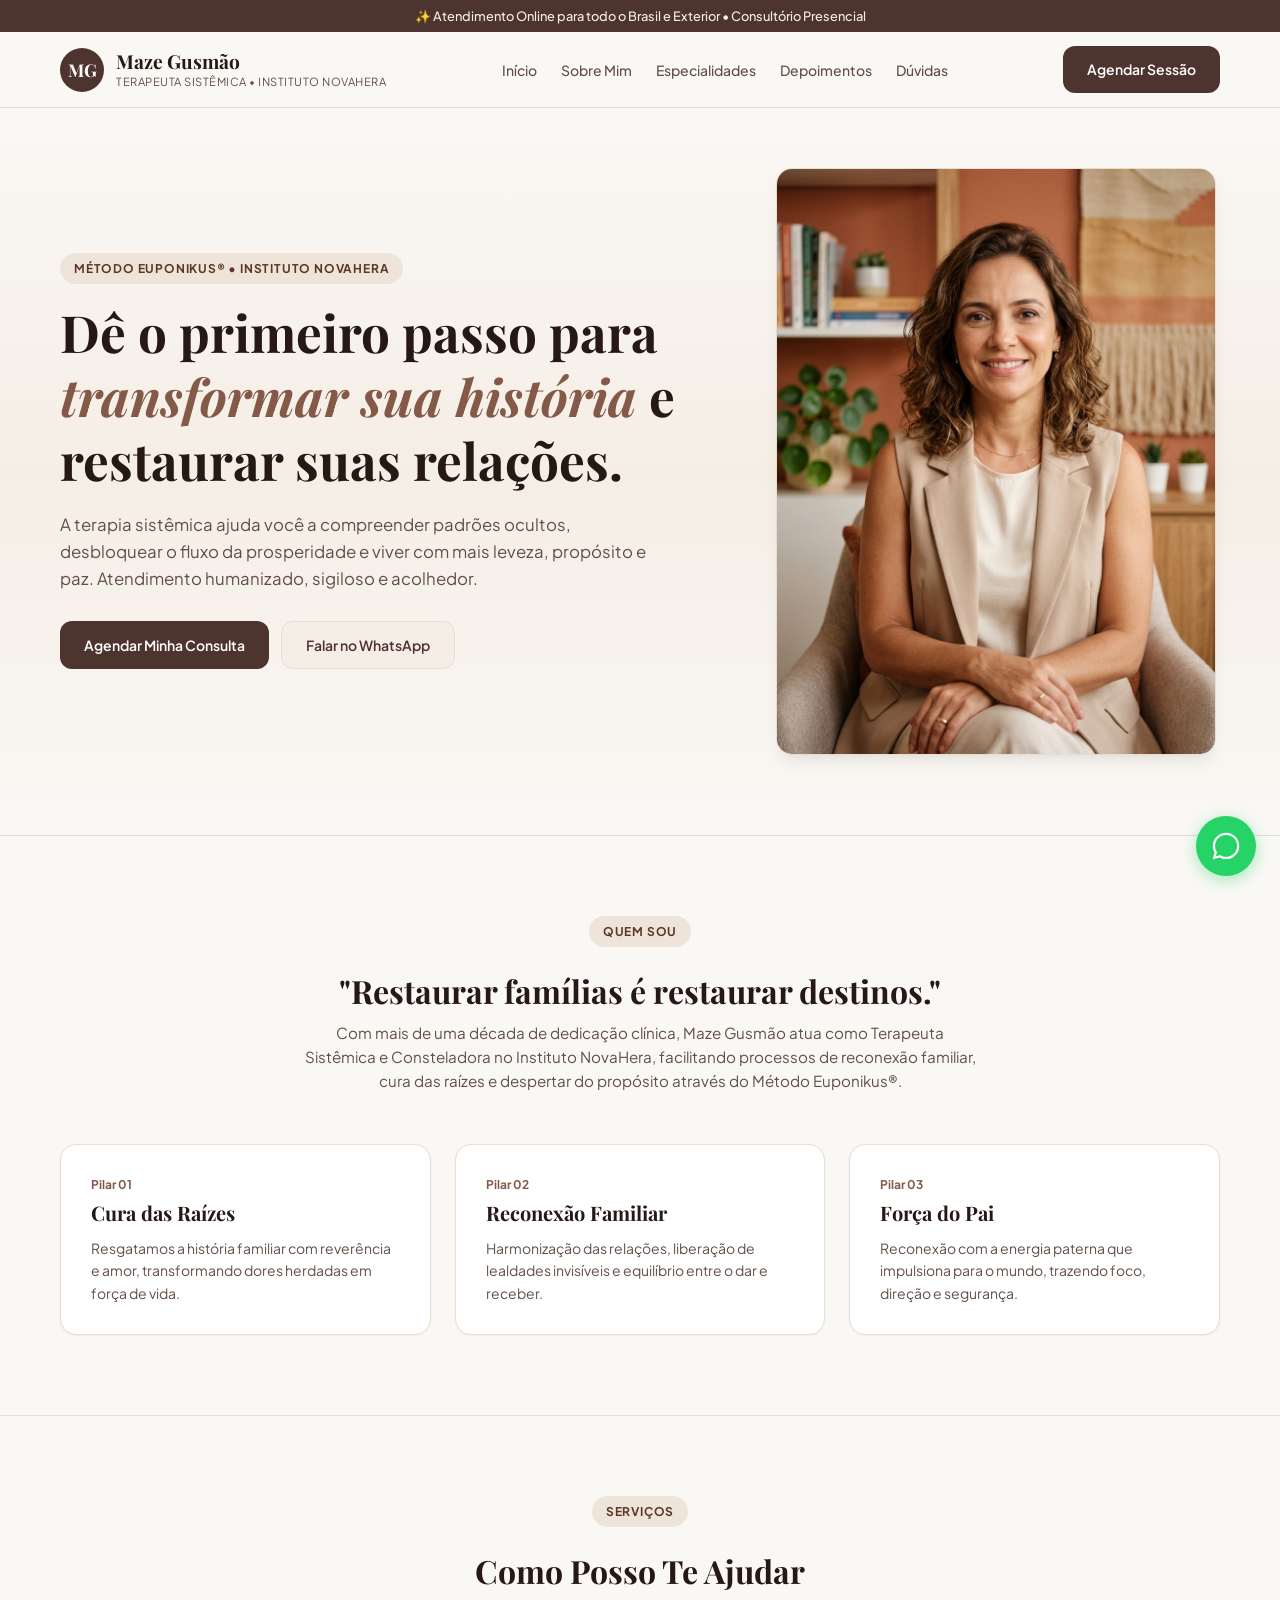
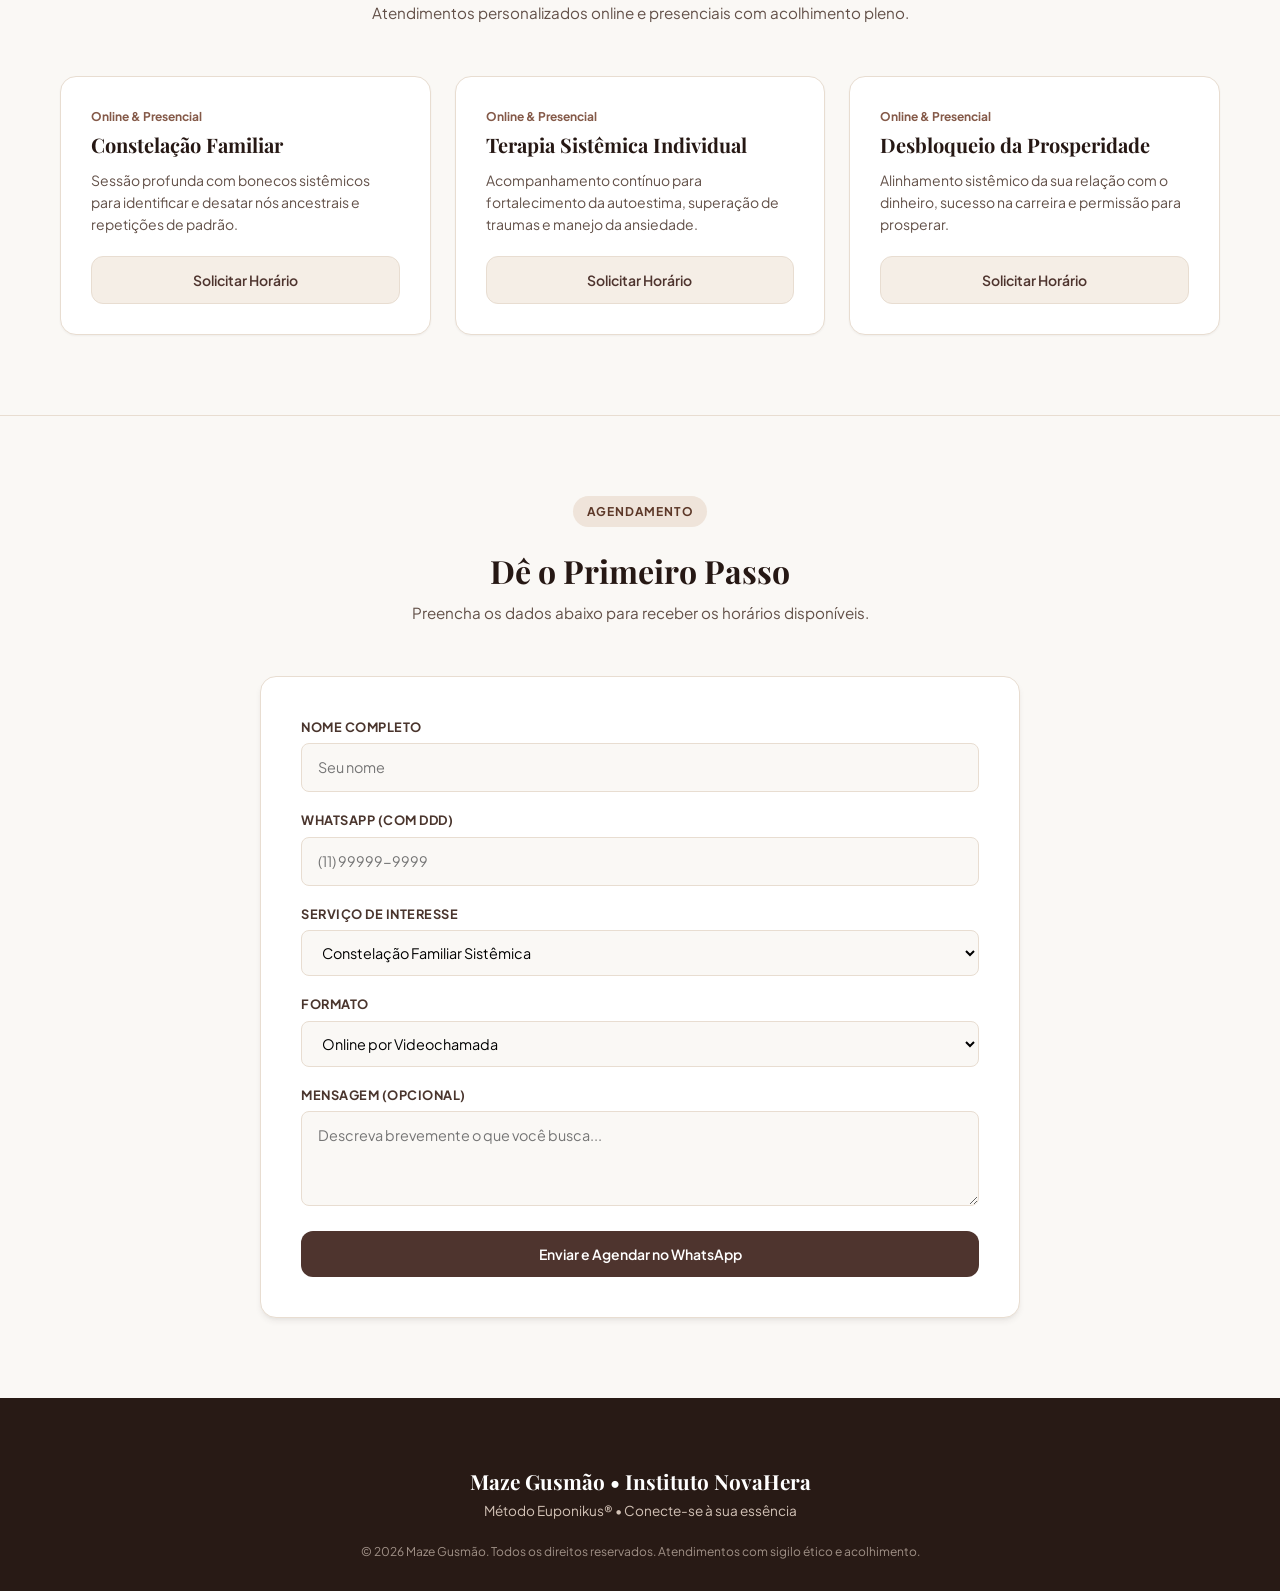
==== public/site-estatico-html/index.html @ 7c41d849 "feat: initialize project structure Set up React, Vite, and Tailwind CSS base for the Maze Gusmão pro" ====
<!DOCTYPE html>
<html lang="pt-BR">
<head>
  <meta charset="UTF-8">
  <meta name="viewport" content="width=device-width, initial-scale=1.0">
  <title>Maze Gusmão | Terapeuta Sistêmica & Constelação Familiar</title>
  <meta name="description" content="Site oficial e agendamento com Maze Gusmão. Constelação Familiar Sistêmica, Terapia de Casal, Desbloqueio da Prosperidade e Cura das Raízes. Atendimento online e presencial.">
  
  <!-- Open Graph -->
  <meta property="og:title" content="Maze Gusmão | Terapeuta Sistêmica & Constelação Familiar">
  <meta property="og:description" content="Acolher, curar e transformar. Restaure relações, cure padrões e desbloqueie sua vida.">
  <meta property="og:image" content="assets/imagens/maze-gusmao.jpg">
  <meta property="og:type" content="website">

  <!-- Google Fonts -->
  <link rel="preconnect" href="https://fonts.googleapis.com">
  <link rel="preconnect" href="https://fonts.gstatic.com" crossorigin>
  <link href="https://fonts.googleapis.com/css2?family=Playfair+Display:ital,wght@0,500;0,700;1,400&family=Plus+Jakarta+Sans:wght@400;500;600;700&display=swap" rel="stylesheet">
  
  <link rel="stylesheet" href="css/style.css">
</head>
<body>

  <!-- Top Announcement -->
  <div class="top-bar">
    <span>✨ Atendimento Online para todo o Brasil e Exterior • Consultório Presencial</span>
  </div>

  <!-- Header -->
  <header class="header">
    <div class="container nav-wrap">
      <a href="#inicio" class="brand">
        <div class="brand-monogram">MG</div>
        <div class="brand-text">
          <h2>Maze Gusmão</h2>
          <span>Terapeuta Sistêmica • Instituto NovaHera</span>
        </div>
      </a>

      <nav>
        <ul class="nav-links">
          <li><a href="#inicio">Início</a></li>
          <li><a href="#sobre">Sobre Mim</a></li>
          <li><a href="#especialidades">Especialidades</a></li>
          <li><a href="#depoimentos">Depoimentos</a></li>
          <li><a href="#faq">Dúvidas</a></li>
        </ul>
      </nav>

      <div>
        <a href="#agendar" class="btn btn-primary">Agendar Sessão</a>
      </div>
    </div>
  </header>

  <!-- Hero Section -->
  <section id="inicio" class="hero">
    <div class="container hero-grid">
      <div>
        <span class="badge">MÉTODO EUPONIKUS® • INSTITUTO NOVAHERA</span>
        <h1>Dê o primeiro passo para <span class="text-accent italic">transformar sua história</span> e restaurar suas relações.</h1>
        <p class="hero-lead">
          A terapia sistêmica ajuda você a compreender padrões ocultos, desbloquear o fluxo da prosperidade e viver com mais leveza, propósito e paz. Atendimento humanizado, sigiloso e acolhedor.
        </p>

        <div class="hero-actions">
          <a href="#agendar" class="btn btn-primary">Agendar Minha Consulta</a>
          <a href="https://wa.me/5511999999999?text=Ol%C3%A1%20Maze,%20gostaria%20de%20informa%C3%A7%C3%B5es." target="_blank" class="btn btn-secondary">Falar no WhatsApp</a>
        </div>
      </div>

      <div class="hero-image-wrap">
        <div class="hero-image-card">
          <img src="assets/imagens/maze-gusmao.jpg" alt="Maze Gusmão - Terapeuta Sistêmica">
        </div>
      </div>
    </div>
  </section>

  <!-- Sobre Section -->
  <section id="sobre" class="section">
    <div class="container">
      <div class="section-header">
        <span class="badge">Quem Sou</span>
        <h2>"Restaurar famílias é restaurar destinos."</h2>
        <p>
          Com mais de uma década de dedicação clínica, Maze Gusmão atua como Terapeuta Sistêmica e Consteladora no Instituto NovaHera, facilitando processos de reconexão familiar, cura das raízes e despertar do propósito através do Método Euponikus®.
        </p>
      </div>

      <div class="services-grid">
        <div class="card">
          <div>
            <span class="card-tag">Pilar 01</span>
            <h3 class="card-title">Cura das Raízes</h3>
            <p class="card-text">Resgatamos a história familiar com reverência e amor, transformando dores herdadas em força de vida.</p>
          </div>
        </div>

        <div class="card">
          <div>
            <span class="card-tag">Pilar 02</span>
            <h3 class="card-title">Reconexão Familiar</h3>
            <p class="card-text">Harmonização das relações, liberação de lealdades invisíveis e equilíbrio entre o dar e receber.</p>
          </div>
        </div>

        <div class="card">
          <div>
            <span class="card-tag">Pilar 03</span>
            <h3 class="card-title">Força do Pai</h3>
            <p class="card-text">Reconexão com a energia paterna que impulsiona para o mundo, trazendo foco, direção e segurança.</p>
          </div>
        </div>
      </div>
    </div>
  </section>

  <!-- Especialidades Section -->
  <section id="especialidades" class="section">
    <div class="container">
      <div class="section-header">
        <span class="badge">Serviços</span>
        <h2>Como Posso Te Ajudar</h2>
        <p>Atendimentos personalizados online e presenciais com acolhimento pleno.</p>
      </div>

      <div class="services-grid">
        <div class="card">
          <div>
            <span class="card-tag">Online & Presencial</span>
            <h3 class="card-title">Constelação Familiar</h3>
            <p class="card-text">Sessão profunda com bonecos sistêmicos para identificar e desatar nós ancestrais e repetições de padrão.</p>
          </div>
          <div style="margin-top: 20px;">
            <a href="#agendar" class="btn btn-secondary" style="width: 100%;">Solicitar Horário</a>
          </div>
        </div>

        <div class="card">
          <div>
            <span class="card-tag">Online & Presencial</span>
            <h3 class="card-title">Terapia Sistêmica Individual</h3>
            <p class="card-text">Acompanhamento contínuo para fortalecimento da autoestima, superação de traumas e manejo da ansiedade.</p>
          </div>
          <div style="margin-top: 20px;">
            <a href="#agendar" class="btn btn-secondary" style="width: 100%;">Solicitar Horário</a>
          </div>
        </div>

        <div class="card">
          <div>
            <span class="card-tag">Online & Presencial</span>
            <h3 class="card-title">Desbloqueio da Prosperidade</h3>
            <p class="card-text">Alinhamento sistêmico da sua relação com o dinheiro, sucesso na carreira e permissão para prosperar.</p>
          </div>
          <div style="margin-top: 20px;">
            <a href="#agendar" class="btn btn-secondary" style="width: 100%;">Solicitar Horário</a>
          </div>
        </div>
      </div>
    </div>
  </section>

  <!-- Agendamento Section -->
  <section id="agendar" class="section">
    <div class="container">
      <div class="section-header">
        <span class="badge">Agendamento</span>
        <h2>Dê o Primeiro Passo</h2>
        <p>Preencha os dados abaixo para receber os horários disponíveis.</p>
      </div>

      <div class="form-box">
        <form id="bookingForm">
          <div class="form-group">
            <label for="formName" class="form-label">Nome Completo</label>
            <input type="text" id="formName" class="form-control" required placeholder="Seu nome">
          </div>

          <div class="form-group">
            <label for="formPhone" class="form-label">WhatsApp (com DDD)</label>
            <input type="tel" id="formPhone" class="form-control" required placeholder="(11) 99999-9999">
          </div>

          <div class="form-group">
            <label for="formService" class="form-label">Serviço de Interesse</label>
            <select id="formService" class="form-control">
              <option value="Constelação Familiar Sistêmica">Constelação Familiar Sistêmica</option>
              <option value="Terapia Sistêmica Individual">Terapia Sistêmica Individual</option>
              <option value="Desbloqueio da Prosperidade">Desbloqueio da Prosperidade</option>
              <option value="Harmonização de Casal">Harmonização de Casal</option>
            </select>
          </div>

          <div class="form-group">
            <label for="formModality" class="form-label">Formato</label>
            <select id="formModality" class="form-control">
              <option value="Online (Videochamada)">Online por Videochamada</option>
              <option value="Presencial no Consultório">Presencial no Consultório</option>
            </select>
          </div>

          <div class="form-group">
            <label for="formMessage" class="form-label">Mensagem (Opcional)</label>
            <textarea id="formMessage" rows="3" class="form-control" placeholder="Descreva brevemente o que você busca..."></textarea>
          </div>

          <button type="submit" class="btn btn-primary" style="width: 100%;">
            Enviar e Agendar no WhatsApp
          </button>
        </form>

        <div id="formFeedback" style="display: none; margin-top: 20px; padding: 15px; background-color: #EBF4EF; color: #2C6E49; border-radius: 8px; text-align: center;">
          ✓ Redirecionando para o WhatsApp de Maze Gusmão...
        </div>
      </div>
    </div>
  </section>

  <!-- Floating WhatsApp -->
  <a href="https://wa.me/5511999999999?text=Ol%C3%A1%20Maze,%20gostaria%20de%20agendar%20uma%20sess%C3%A3o." target="_blank" class="floating-whatsapp" aria-label="WhatsApp de Maze Gusmão">
    <svg viewBox="0 0 24 24"><path d="M12.04 2C6.58 2 2.13 6.45 2.13 11.91C2.13 13.66 2.59 15.36 3.45 16.86L2.05 22L7.3 20.62C8.75 21.41 10.38 21.83 12.04 21.83C17.5 21.83 21.95 17.38 21.95 11.92C21.95 9.27 20.92 6.78 19.05 4.91C17.18 3.03 14.69 2 12.04 2M12.05 3.67C14.25 3.67 16.31 4.53 17.87 6.09C19.42 7.65 20.28 9.72 20.28 11.92C20.28 16.46 16.58 20.15 12.04 20.15C10.56 20.15 9.11 19.76 7.85 19L7.55 18.83L4.43 19.65L5.26 16.61L5.06 16.29C4.24 15 3.8 13.47 3.8 11.91C3.81 7.37 7.5 3.67 12.05 3.67Z"/></svg>
  </a>

  <!-- Footer -->
  <footer class="footer">
    <div class="container" style="text-align: center;">
      <h3 style="color: white; font-size: 1.3rem;">Maze Gusmão • Instituto NovaHera</h3>
      <p style="margin-top: 6px; font-size: 0.85rem;">Método Euponikus® • Conecte-se à sua essência</p>
      <p style="margin-top: 20px; font-size: 0.75rem; opacity: 0.7;">
        © 2026 Maze Gusmão. Todos os direitos reservados. Atendimentos com sigilo ético e acolhimento.
      </p>
    </div>
  </footer>

  <script src="js/main.js"></script>
</body>
</html>
---- public/site-estatico-html/css/style.css ----
/* ==========================================================================
   Maze Gusmão - Terapeuta Sistêmica & Constelação Familiar
   Estilo CSS Moderno, Responsivo e Acessível
   ========================================================================== */

:root {
  --color-bg: #FAF8F5;
  --color-surface: #FFFFFF;
  --color-surface-soft: #F5EEE6;
  --color-primary: #4E342E;
  --color-primary-hover: #38231E;
  --color-accent: #845948;
  --color-accent-soft: #EFE4DA;
  --color-sage: #5A7E6B;
  --color-sage-soft: #EBF4EF;
  --color-text-main: #2E2420;
  --color-text-muted: #625048;
  --color-border: #E8DDD1;
  --color-whatsapp: #25D366;
  --color-whatsapp-hover: #20BA5A;
  
  --font-serif: 'Playfair Display', Georgia, serif;
  --font-sans: 'Plus Jakarta Sans', system-ui, -apple-system, sans-serif;
  
  --shadow-sm: 0 1px 2px rgba(46, 36, 32, 0.05);
  --shadow-md: 0 4px 6px -1px rgba(46, 36, 32, 0.08), 0 2px 4px -2px rgba(46, 36, 32, 0.05);
  --shadow-lg: 0 10px 15px -3px rgba(46, 36, 32, 0.08), 0 4px 6px -4px rgba(46, 36, 32, 0.04);
  --radius-sm: 8px;
  --radius-md: 12px;
  --radius-lg: 16px;
  --radius-full: 9999px;
}

*, *::before, *::after {
  box-sizing: border-box;
  margin: 0;
  padding: 0;
}

html {
  scroll-behavior: smooth;
  font-size: 16px;
}

body {
  font-family: var(--font-sans);
  background-color: var(--color-bg);
  color: var(--color-text-main);
  line-height: 1.6;
  -webkit-font-smoothing: antialiased;
}

img {
  max-width: 100%;
  height: auto;
  display: block;
}

a {
  color: inherit;
  text-decoration: none;
}

button, input, select, textarea {
  font: inherit;
}

/* Layout Container */
.container {
  width: 100%;
  max-width: 1200px;
  margin-left: auto;
  margin-right: auto;
  padding-left: 20px;
  padding-right: 20px;
}

/* Typography */
h1, h2, h3, h4, .font-serif {
  font-family: var(--font-serif);
  color: #261814;
  line-height: 1.25;
}

.text-accent {
  color: var(--color-accent);
}

.italic {
  font-style: italic;
}

/* Top Notification */
.top-bar {
  background-color: var(--color-primary);
  color: #F5EEE6;
  font-size: 0.8rem;
  padding: 6px 16px;
  text-align: center;
  font-weight: 500;
}

/* Header & Nav */
.header {
  position: sticky;
  top: 0;
  z-index: 100;
  background-color: rgba(250, 248, 245, 0.96);
  backdrop-filter: blur(8px);
  border-bottom: 1px solid var(--color-border);
  padding: 14px 0;
  transition: all 0.3s ease;
}

.nav-wrap {
  display: flex;
  align-items: center;
  justify-content: space-between;
}

.brand {
  display: flex;
  align-items: center;
  gap: 12px;
}

.brand-monogram {
  width: 44px;
  height: 44px;
  background-color: var(--color-primary);
  color: #FAF8F5;
  border-radius: var(--radius-full);
  display: flex;
  align-items: center;
  justify-content: center;
  font-family: var(--font-serif);
  font-weight: 700;
  font-size: 1.1rem;
}

.brand-text h2 {
  font-size: 1.2rem;
  font-weight: 700;
}

.brand-text span {
  font-size: 0.7rem;
  color: var(--color-text-muted);
  text-transform: uppercase;
  letter-spacing: 0.5px;
  display: block;
}

.nav-links {
  display: none;
  gap: 24px;
  list-style: none;
}

@media (min-width: 992px) {
  .nav-links {
    display: flex;
  }
}

.nav-links a {
  font-size: 0.875rem;
  font-weight: 500;
  color: var(--color-text-muted);
  transition: color 0.2s;
}

.nav-links a:hover {
  color: var(--color-primary);
}

.btn {
  display: inline-flex;
  align-items: center;
  justify-content: center;
  gap: 8px;
  padding: 12px 24px;
  border-radius: var(--radius-md);
  font-weight: 600;
  font-size: 0.875rem;
  cursor: pointer;
  transition: all 0.2s ease;
  border: none;
}

.btn-primary {
  background-color: var(--color-primary);
  color: #FFFFFF;
}

.btn-primary:hover {
  background-color: var(--color-primary-hover);
  transform: translateY(-1px);
}

.btn-whatsapp {
  background-color: #25D366;
  color: #FFFFFF;
}

.btn-whatsapp:hover {
  background-color: #20BA5A;
}

.btn-secondary {
  background-color: var(--color-surface-soft);
  color: var(--color-primary);
  border: 1px solid var(--color-border);
}

.btn-secondary:hover {
  background-color: #EAE0D5;
}

/* Hero Section */
.hero {
  padding: 60px 0 80px;
  background: linear-gradient(180deg, #FAF8F5 0%, #F5EEE6 50%, #FAF8F5 100%);
}

.hero-grid {
  display: grid;
  grid-template-columns: 1fr;
  gap: 40px;
  align-items: center;
}

@media (min-width: 992px) {
  .hero-grid {
    grid-template-columns: 1.2fr 0.8fr;
  }
}

.badge {
  display: inline-block;
  background-color: var(--color-accent-soft);
  color: #5C3727;
  font-size: 0.75rem;
  font-weight: 700;
  text-transform: uppercase;
  letter-spacing: 0.8px;
  padding: 6px 14px;
  border-radius: var(--radius-full);
  margin-bottom: 16px;
}

.hero h1 {
  font-size: 2.3rem;
  margin-bottom: 20px;
}

@media (min-width: 768px) {
  .hero h1 {
    font-size: 3.2rem;
  }
}

.hero-lead {
  font-size: 1.05rem;
  color: var(--color-text-muted);
  margin-bottom: 28px;
  max-width: 600px;
}

.hero-actions {
  display: flex;
  flex-direction: column;
  gap: 12px;
}

@media (min-width: 576px) {
  .hero-actions {
    flex-direction: row;
  }
}

.hero-image-wrap {
  position: relative;
  max-width: 440px;
  margin: 0 auto;
}

.hero-image-card {
  border-radius: var(--radius-lg);
  overflow: hidden;
  box-shadow: var(--shadow-lg);
  border: 1px solid var(--color-border);
  aspect-ratio: 3/4;
}

.hero-image-card img {
  width: 100%;
  height: 100%;
  object-fit: cover;
}

/* Sections */
.section {
  padding: 80px 0;
  border-top: 1px solid var(--color-border);
}

.section-header {
  text-align: center;
  max-width: 680px;
  margin: 0 auto 50px;
}

.section-header h2 {
  font-size: 2rem;
  margin-top: 8px;
}

.section-header p {
  color: var(--color-text-muted);
  margin-top: 10px;
  font-size: 0.95rem;
}

/* Services Grid */
.services-grid {
  display: grid;
  grid-template-columns: 1fr;
  gap: 24px;
}

@media (min-width: 768px) {
  .services-grid {
    grid-template-columns: repeat(2, 1fr);
  }
}

@media (min-width: 1024px) {
  .services-grid {
    grid-template-columns: repeat(3, 1fr);
  }
}

.card {
  background-color: var(--color-surface);
  border: 1px solid var(--color-border);
  border-radius: var(--radius-lg);
  padding: 30px;
  box-shadow: var(--shadow-sm);
  display: flex;
  flex-direction: column;
  justify-content: space-between;
  transition: transform 0.2s, box-shadow 0.2s;
}

.card:hover {
  transform: translateY(-4px);
  box-shadow: var(--shadow-lg);
}

.card-tag {
  font-size: 0.75rem;
  font-weight: 700;
  color: var(--color-accent);
  margin-bottom: 6px;
  display: block;
}

.card-title {
  font-size: 1.25rem;
  margin-bottom: 12px;
}

.card-text {
  font-size: 0.875rem;
  color: var(--color-text-muted);
  line-height: 1.6;
}

/* Booking Form */
.form-box {
  background: #FFFFFF;
  border: 1px solid var(--color-border);
  border-radius: var(--radius-lg);
  padding: 40px;
  box-shadow: var(--shadow-md);
  max-width: 760px;
  margin: 0 auto;
}

.form-group {
  margin-bottom: 18px;
}

.form-label {
  display: block;
  font-size: 0.8rem;
  font-weight: 700;
  text-transform: uppercase;
  letter-spacing: 0.5px;
  color: #4A352D;
  margin-bottom: 6px;
}

.form-control {
  width: 100%;
  padding: 12px 16px;
  border-radius: var(--radius-sm);
  border: 1px solid var(--color-border);
  background-color: var(--color-bg);
  font-size: 0.9rem;
}

.form-control:focus {
  outline: none;
  border-color: var(--color-accent);
  background-color: #FFFFFF;
}

/* Floating WhatsApp */
.floating-whatsapp {
  position: fixed;
  bottom: 24px;
  right: 24px;
  width: 60px;
  height: 60px;
  background-color: var(--color-whatsapp);
  color: white;
  border-radius: var(--radius-full);
  display: flex;
  align-items: center;
  justify-content: center;
  box-shadow: 0 4px 16px rgba(37, 211, 102, 0.4);
  z-index: 999;
  transition: transform 0.2s;
}

.floating-whatsapp:hover {
  transform: scale(1.08);
}

.floating-whatsapp svg {
  width: 32px;
  height: 32px;
  fill: currentColor;
}

/* Footer */
.footer {
  background-color: #281A15;
  color: #D3C3B7;
  padding: 70px 0 30px;
}

.footer a {
  color: #E2D4C8;
}

.footer a:hover {
  color: #FFFFFF;
}
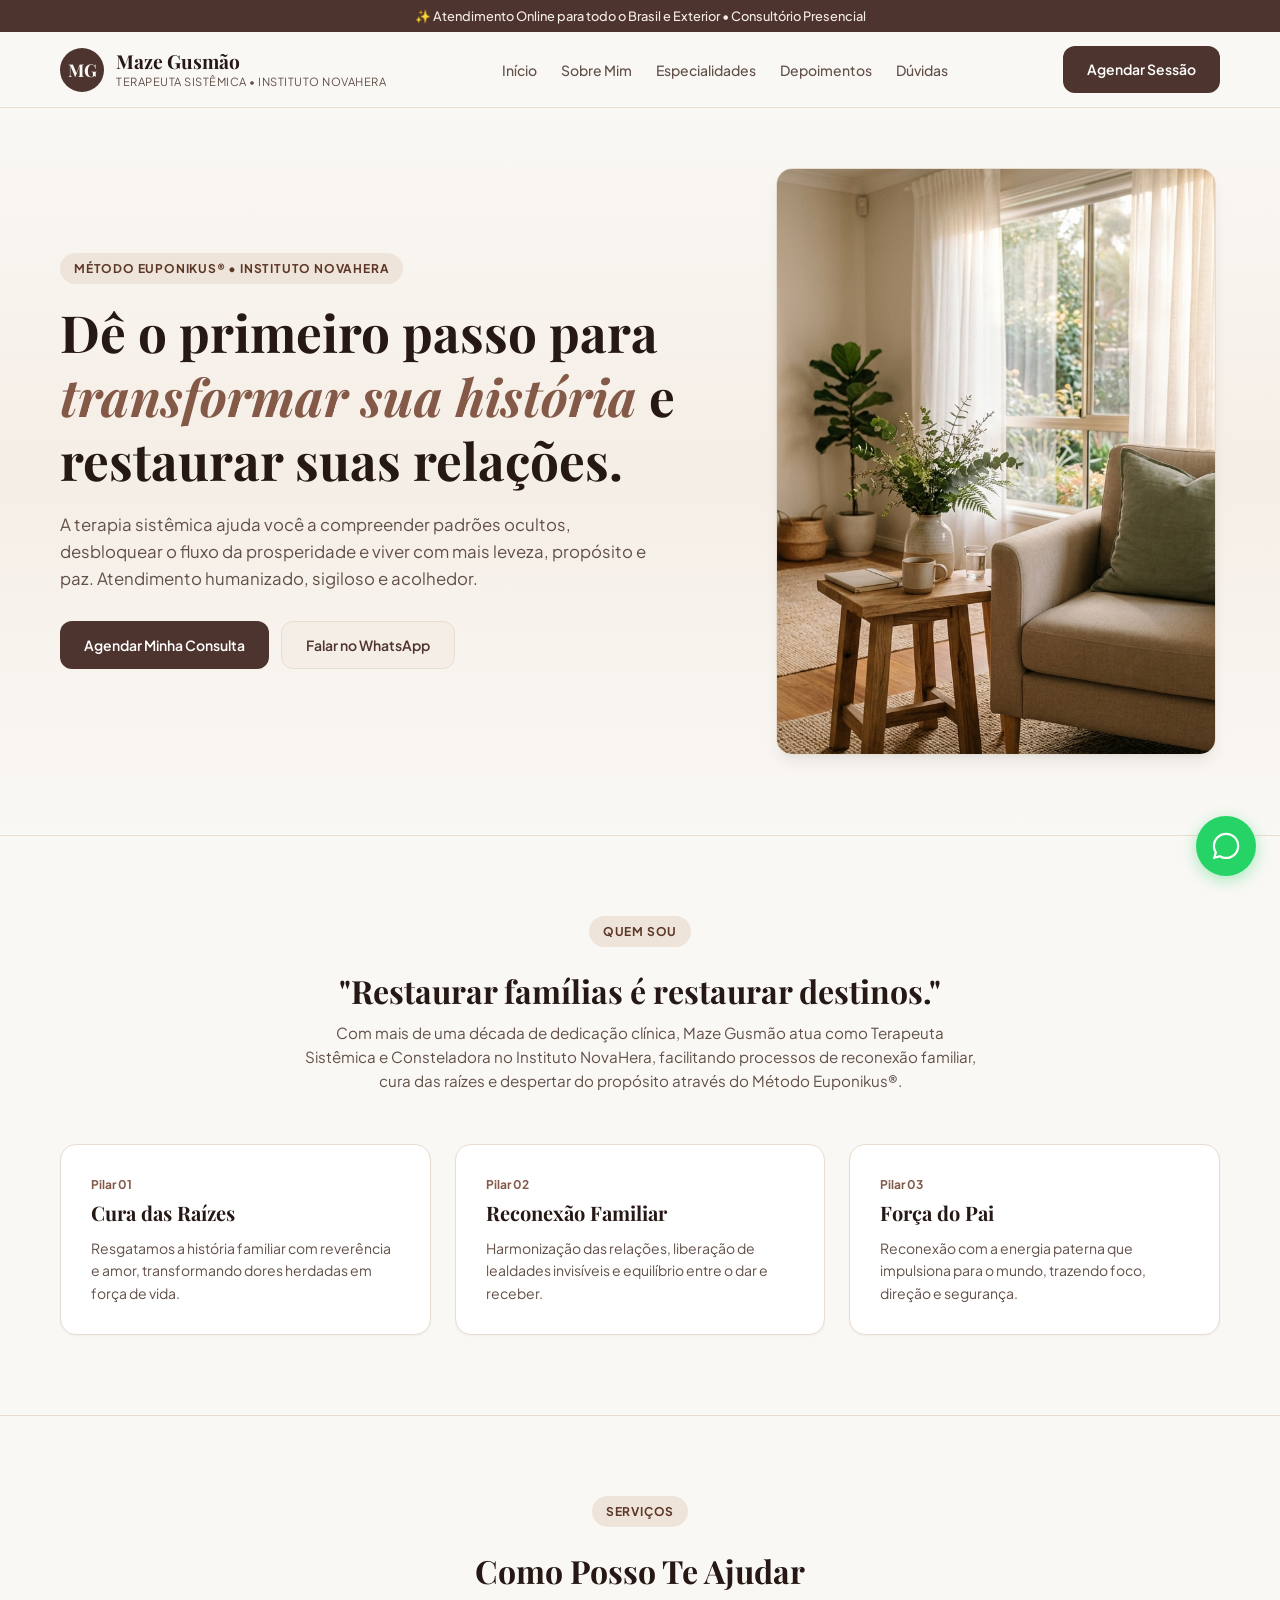
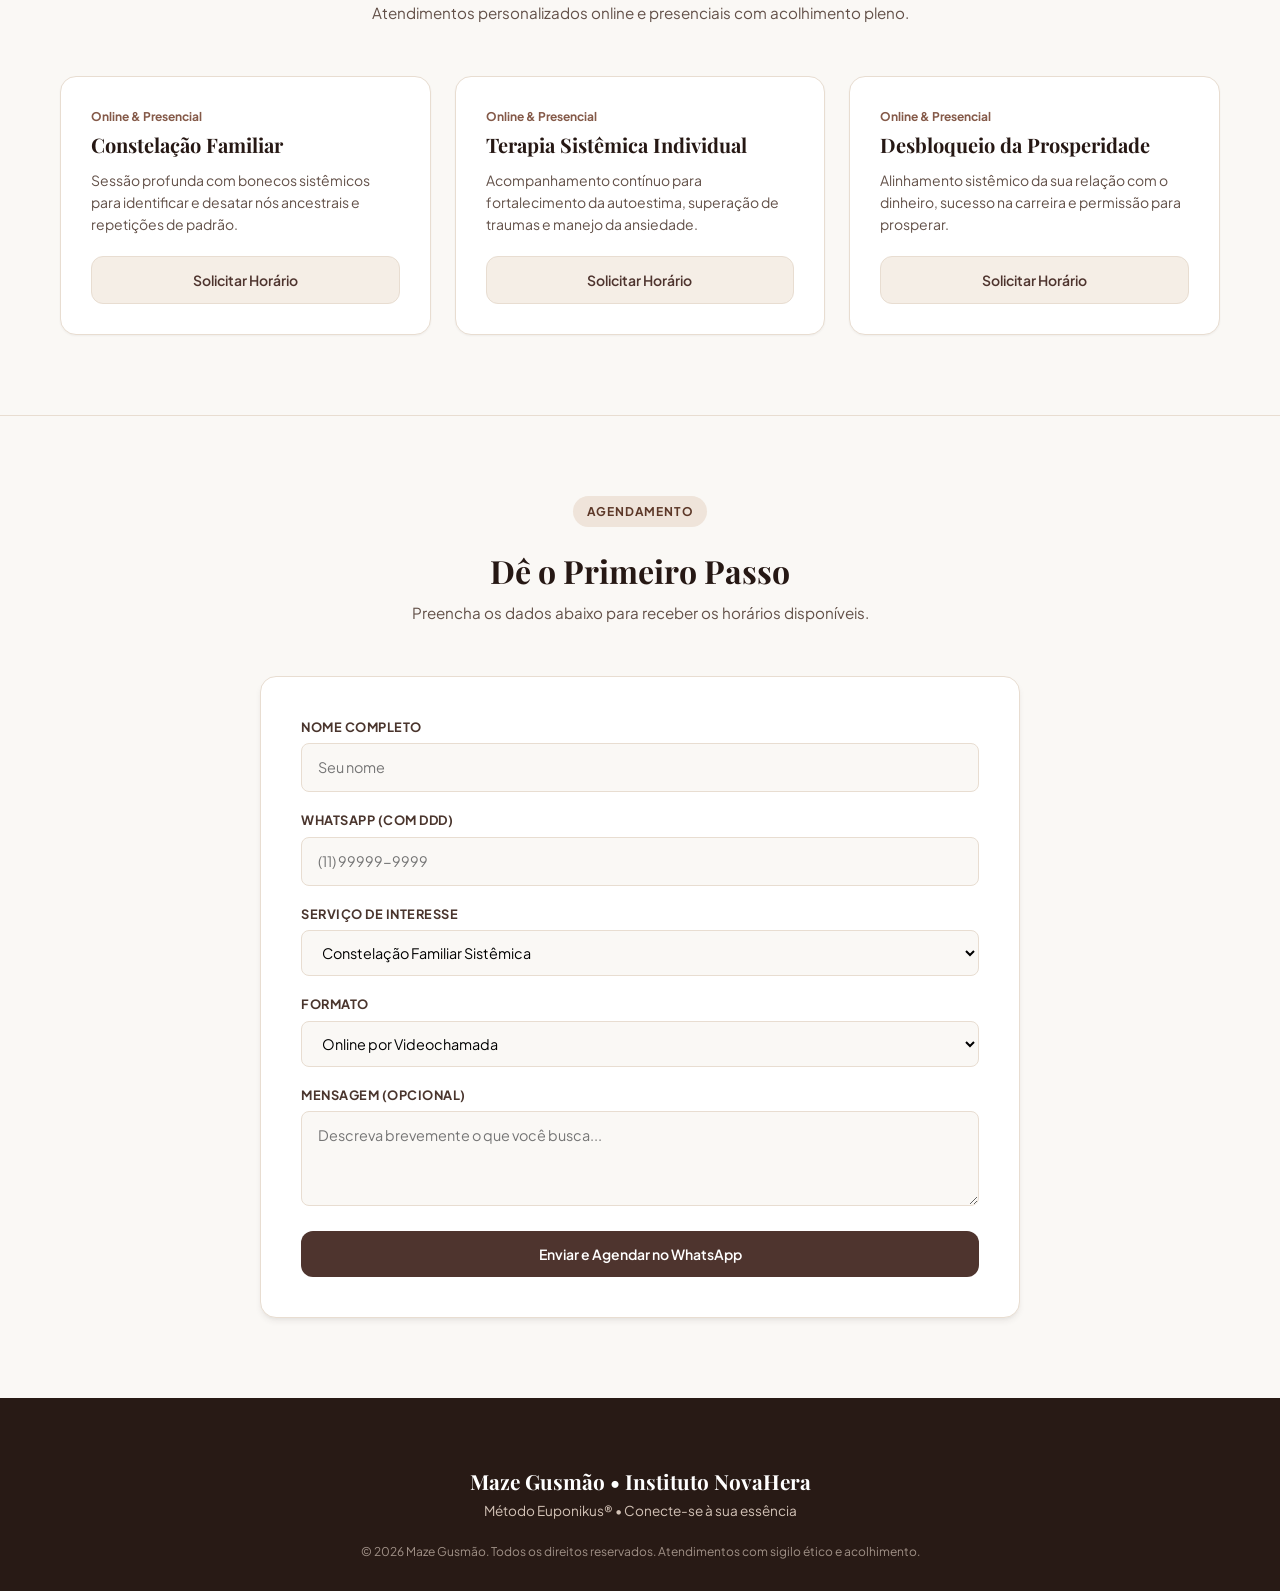
==== commit 971a70fa: "fix: align static hero image with available assets" ====
--- a/public/site-estatico-html/index.html
+++ b/public/site-estatico-html/index.html
@@ -9,7 +9,7 @@
   <!-- Open Graph -->
   <meta property="og:title" content="Maze Gusmão | Terapeuta Sistêmica & Constelação Familiar">
   <meta property="og:description" content="Acolher, curar e transformar. Restaure relações, cure padrões e desbloqueie sua vida.">
-  <meta property="og:image" content="assets/imagens/maze-gusmao.jpg">
+  <meta property="og:image" content="assets/imagens/consultorio.jpg">
   <meta property="og:type" content="website">
 
   <!-- Google Fonts -->
@@ -71,7 +71,7 @@
 
       <div class="hero-image-wrap">
         <div class="hero-image-card">
-          <img src="assets/imagens/maze-gusmao.jpg" alt="Maze Gusmão - Terapeuta Sistêmica">
+          <img src="assets/imagens/consultorio.jpg" alt="Consultório acolhedor preparado para atendimento terapêutico">
         </div>
       </div>
     </div>
